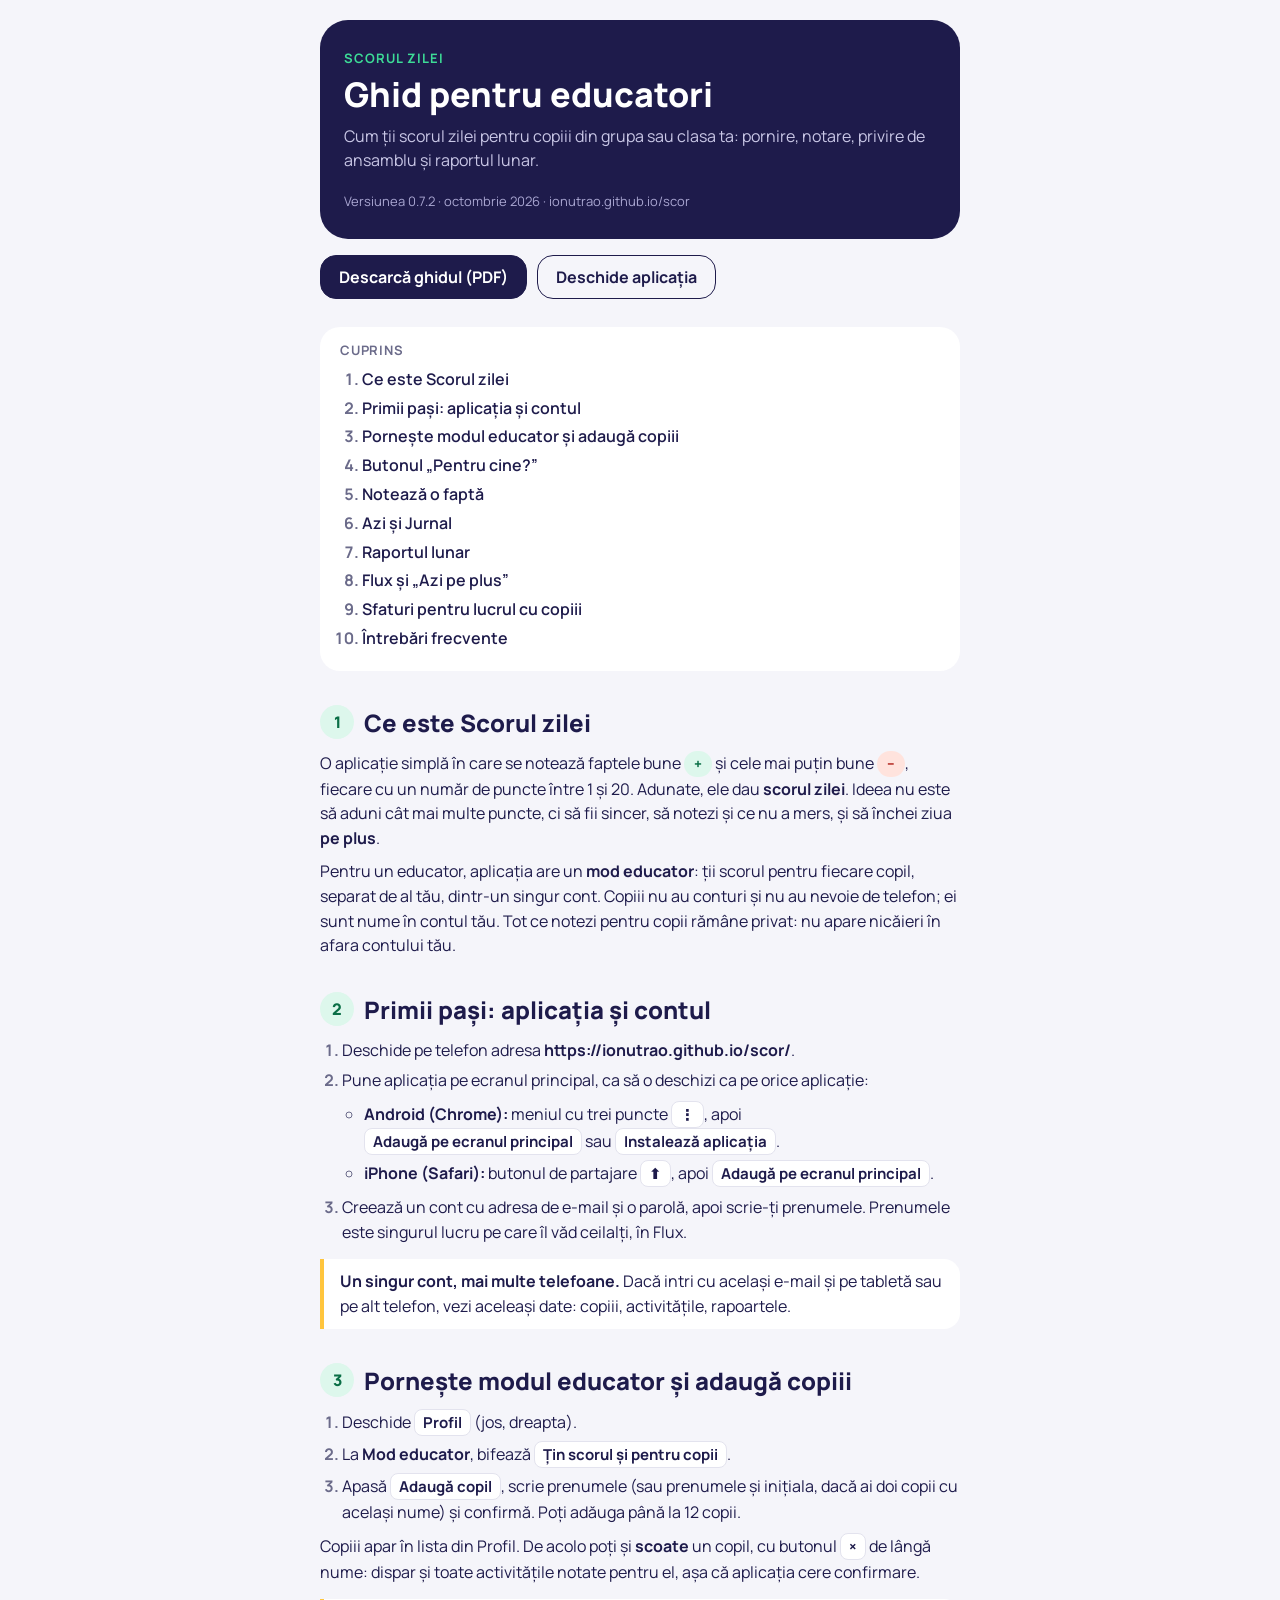
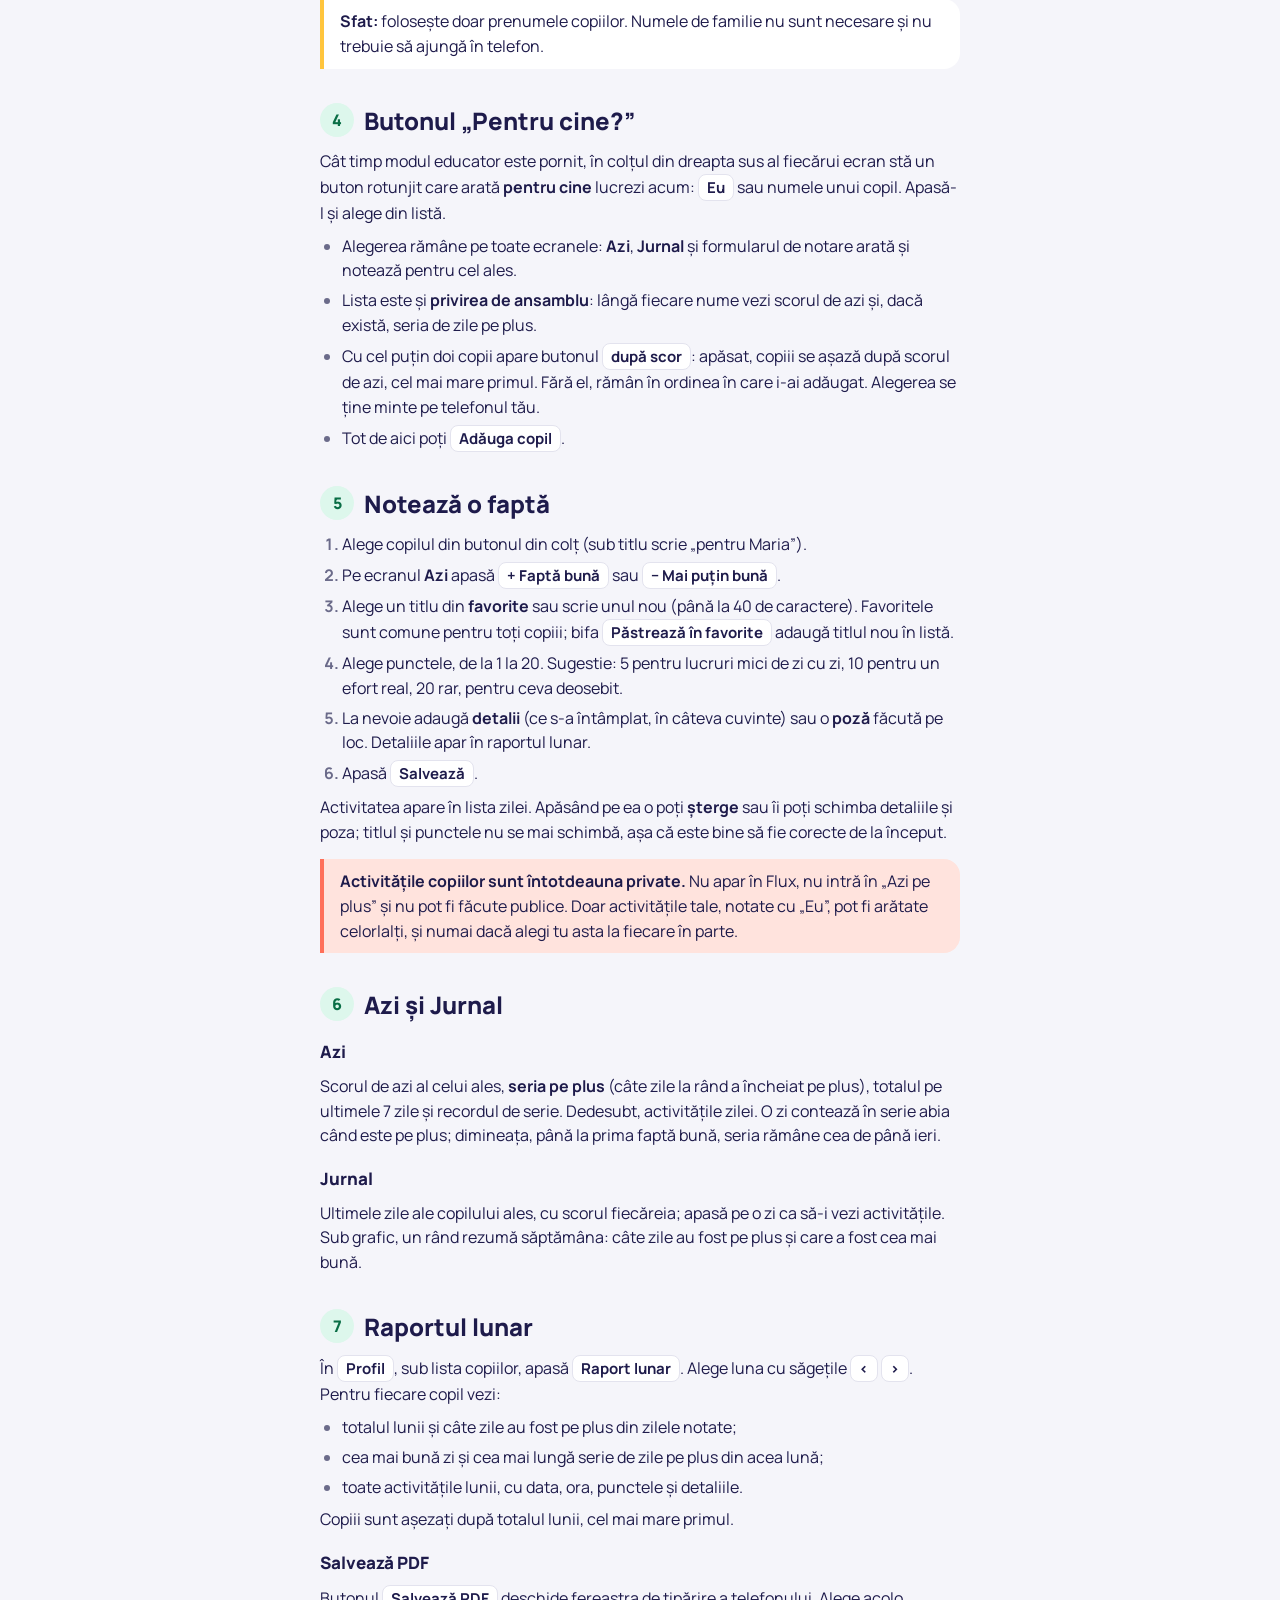
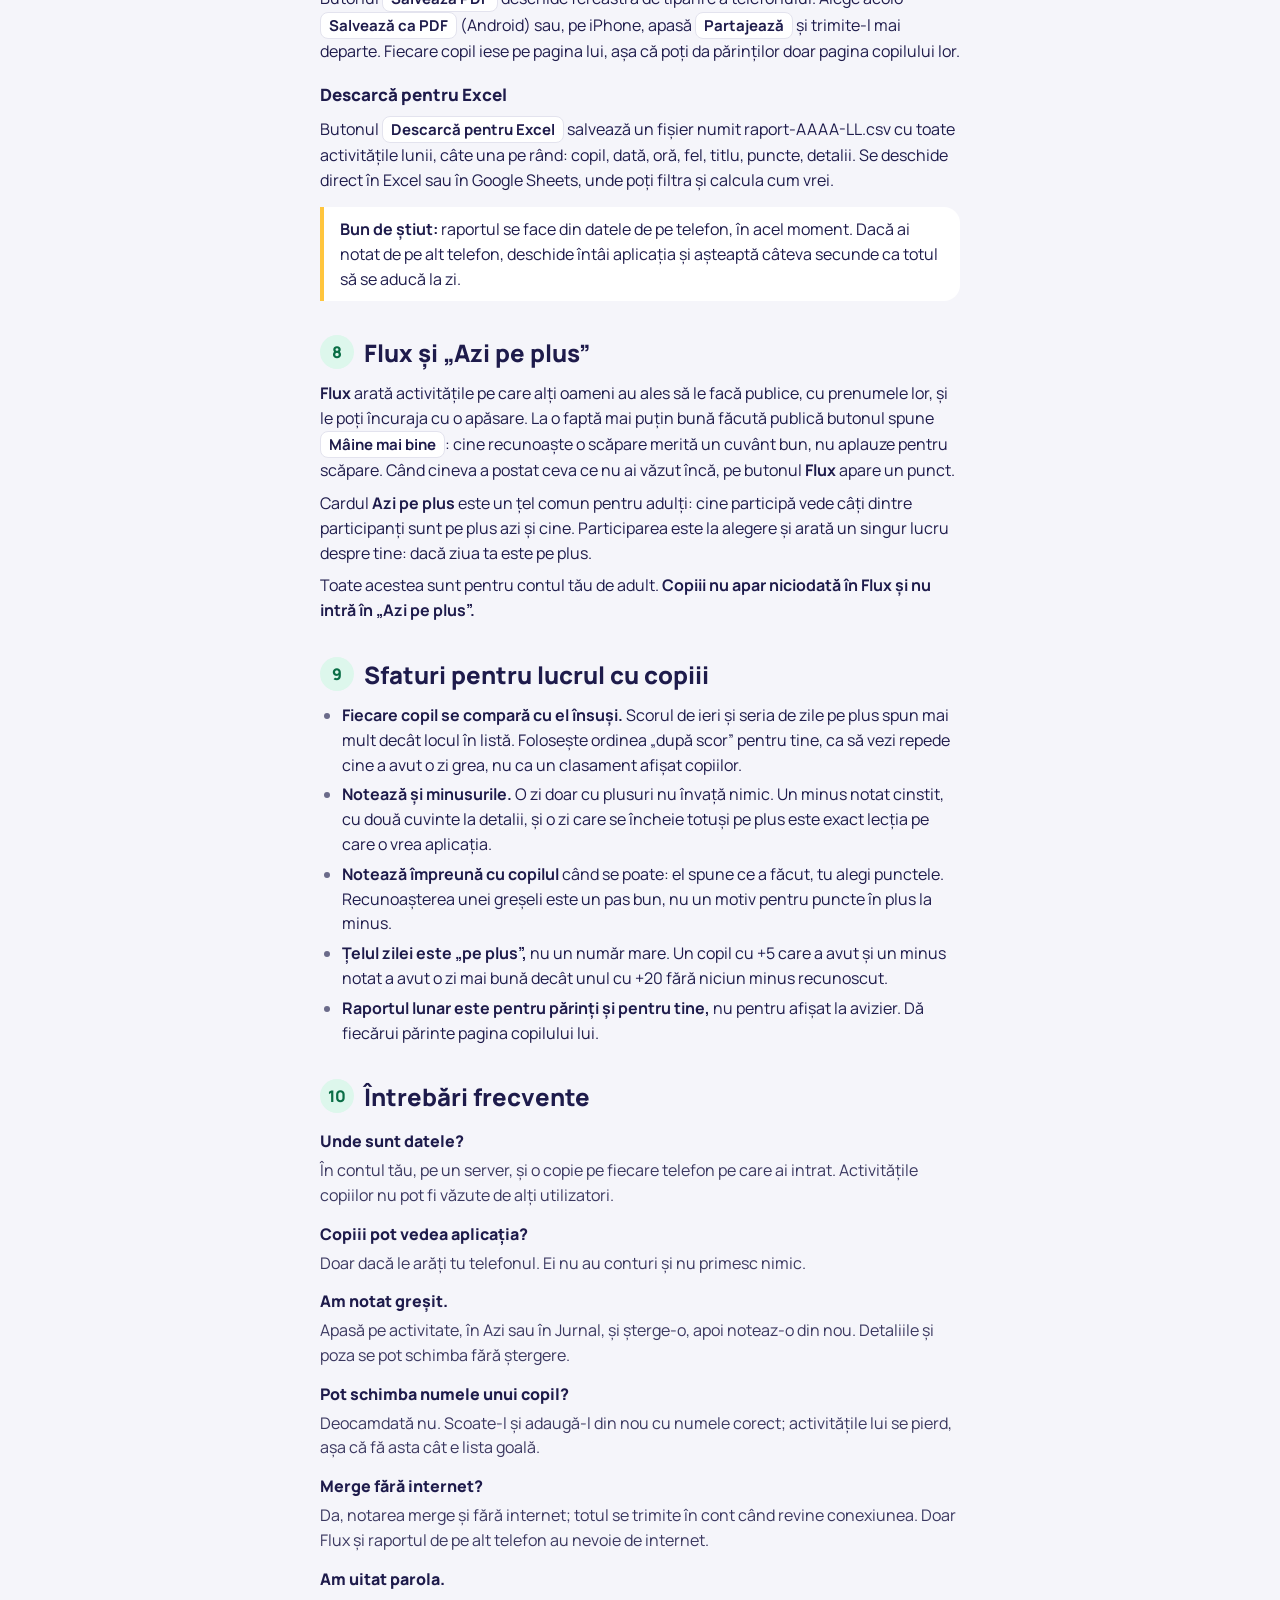
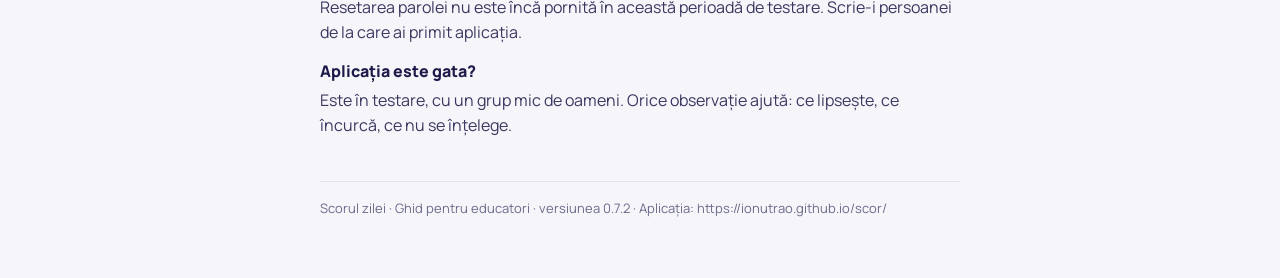
==== ghid.html @ 8473fbb4 "Versiunea 0.7.2: ghidul pentru educatori O pagina de sine statatoare (src/ghid.html, servita la ghid" ====
<!doctype html>
<html lang="ro">
<head>
<meta charset="utf-8">
<meta name="viewport" content="width=device-width, initial-scale=1">
<title>Scorul zilei · Ghid pentru educatori</title>
<meta name="description" content="Cum folosește un educator aplicația Scorul zilei: copii, notare, raport lunar.">
<meta name="theme-color" content="#F5F5FA">
<link rel="icon" href="favicon.svg" type="image/svg+xml">
<link rel="preconnect" href="https://fonts.googleapis.com">
<link rel="preconnect" href="https://fonts.gstatic.com" crossorigin>
<link rel="stylesheet" href="https://fonts.googleapis.com/css2?family=Manrope:wght@400;500;600;700;800&display=swap">
<style>
  :root { color-scheme: light; --bg: #F5F5FA; --card: #fff; --ink: #1E1B4B; --muted: #6B6B8A; --line: #E3E3EE; --plus: #3DDC97; --plus-tint: #DDF7EC; --plus-text: #0A6E46; --minus: #FF6F59; --minus-tint: #FFE3DD; --minus-text: #B3261E; --gold: #FFC53D; }
  * { box-sizing: border-box; }
  html, body { margin: 0; }
  body { background: var(--bg); color: var(--ink); font-family: Manrope, Inter, system-ui, -apple-system, "Segoe UI", Roboto, sans-serif; font-size: 16px; line-height: 1.55; -webkit-text-size-adjust: 100%; }
  .wrap { max-width: 42rem; margin-inline: auto; padding: 20px 16px 60px; }
  .cover { background: var(--ink); color: #fff; border-radius: 28px; padding: 28px 24px; margin-bottom: 28px; }
  .cover .kicker { font-size: 13px; font-weight: 700; letter-spacing: .08em; text-transform: uppercase; color: var(--plus); }
  .cover h1 { font-size: 34px; line-height: 1.1; margin: 8px 0 10px; font-weight: 800; }
  .cover p { margin: 0; color: #C9C7E6; font-size: 16px; }
  .cover .meta { margin-top: 18px; font-size: 13px; color: #A9A6D1; }
  .toolbar { display: flex; flex-wrap: wrap; gap: 10px; margin: -12px 0 28px; }
  .toolbar a { display: inline-flex; align-items: center; min-height: 44px; padding: 8px 18px; border-radius: 16px; border: 1.5px solid var(--ink); color: var(--ink); font-weight: 700; text-decoration: none; }
  .toolbar a.solid { background: var(--ink); color: #fff; }
  nav.toc { background: var(--card); border-radius: 20px; padding: 16px 20px; margin-bottom: 28px; }
  nav.toc h2 { font-size: 13px; font-weight: 700; letter-spacing: .06em; text-transform: uppercase; color: var(--muted); margin: 0 0 8px; }
  nav.toc ol { margin: 0; padding-left: 22px; }
  nav.toc li { margin: 4px 0; }
  nav.toc a { color: var(--ink); text-decoration: none; font-weight: 600; }
  nav.toc a:hover { text-decoration: underline; }
  section { margin-top: 34px; }
  h2 { font-size: 24px; line-height: 1.2; margin: 0 0 12px; font-weight: 800; }
  h2 .n { display: inline-block; min-width: 34px; height: 34px; line-height: 34px; margin-right: 10px; border-radius: 50%; background: var(--plus-tint); color: var(--plus-text); font-size: 16px; text-align: center; font-weight: 800; vertical-align: 4px; }
  h3 { font-size: 17px; margin: 18px 0 6px; font-weight: 800; }
  p { margin: 8px 0; }
  ol, ul { padding-left: 22px; margin: 8px 0; }
  li { margin: 5px 0; }
  li::marker { color: var(--muted); font-weight: 700; }
  .ui { display: inline-block; padding: 1px 8px; border-radius: 8px; background: var(--card); border: 1px solid var(--line); font-weight: 700; font-size: 15px; white-space: nowrap; }
  .tip { background: var(--card); border-left: 4px solid var(--gold); border-radius: 0 16px 16px 0; padding: 10px 16px; margin: 14px 0; }
  .tip b { color: var(--ink); }
  .warn { background: var(--minus-tint); border-left: 4px solid var(--minus); border-radius: 0 16px 16px 0; padding: 10px 16px; margin: 14px 0; }
  .pill { display: inline-block; padding: 2px 10px; border-radius: 999px; font-weight: 800; font-size: 14px; font-variant-numeric: tabular-nums; }
  .pill.plus { background: var(--plus-tint); color: var(--plus-text); }
  .pill.minus { background: var(--minus-tint); color: var(--minus-text); }
  .faq dt { font-weight: 800; margin-top: 14px; }
  .faq dd { margin: 4px 0 0; color: #3b3860; }
  .muted { color: var(--muted); }
  footer { margin-top: 44px; padding-top: 16px; border-top: 1px solid var(--line); font-size: 13px; color: var(--muted); }
  a { color: var(--ink); }
  @media print {
    body { background: #fff; font-size: 11.5pt; }
    .wrap { max-width: none; padding: 0; }
    .toolbar { display: none; }
    .cover { border-radius: 16px; -webkit-print-color-adjust: exact; print-color-adjust: exact; }
    nav.toc, .tip, .warn, .ui, .pill { -webkit-print-color-adjust: exact; print-color-adjust: exact; }
    nav.toc { border: 1px solid var(--line); }
    nav.toc a { text-decoration: none; }
    p, li, .tip, .warn, dt, dd { break-inside: avoid; }
    #sfaturi, #intrebari { break-before: page; }
    h2 { break-after: avoid; }
    a { color: inherit; text-decoration: none; }
    footer { break-before: avoid; }
  }
</style>
</head>
<body>
<div class="wrap">
  <header class="cover">
    <div class="kicker">Scorul zilei</div>
    <h1>Ghid pentru educatori</h1>
    <p>Cum ții scorul zilei pentru copiii din grupa sau clasa ta: pornire, notare, privire de ansamblu și raportul lunar.</p>
    <div class="meta">Versiunea 0.7.2 · octombrie 2026 · <span translate="no">ionutrao.github.io/scor</span></div>
  </header>

  <div class="toolbar">
    <a class="solid" href="ghid-educatori.pdf" download>Descarcă ghidul (PDF)</a>
    <a href="./">Deschide aplicația</a>
  </div>

  <nav class="toc" aria-label="Cuprins">
    <h2>Cuprins</h2>
    <ol>
      <li><a href="#ce-este">Ce este Scorul zilei</a></li>
      <li><a href="#pornire">Primii pași: aplicația și contul</a></li>
      <li><a href="#educator">Pornește modul educator și adaugă copiii</a></li>
      <li><a href="#pentru-cine">Butonul „Pentru cine?”</a></li>
      <li><a href="#notare">Notează o faptă</a></li>
      <li><a href="#azi-jurnal">Azi și Jurnal</a></li>
      <li><a href="#raport">Raportul lunar</a></li>
      <li><a href="#flux">Flux și „Azi pe plus”</a></li>
      <li><a href="#sfaturi">Sfaturi pentru lucrul cu copiii</a></li>
      <li><a href="#intrebari">Întrebări frecvente</a></li>
    </ol>
  </nav>

  <section id="ce-este">
    <h2><span class="n">1</span>Ce este Scorul zilei</h2>
    <p>O aplicație simplă în care se notează faptele bune <span class="pill plus">+</span> și cele mai puțin bune <span class="pill minus">−</span>, fiecare cu un număr de puncte între 1 și 20. Adunate, ele dau <b>scorul zilei</b>. Ideea nu este să aduni cât mai multe puncte, ci să fii sincer, să notezi și ce nu a mers, și să închei ziua <b>pe plus</b>.</p>
    <p>Pentru un educator, aplicația are un <b>mod educator</b>: ții scorul pentru fiecare copil, separat de al tău, dintr-un singur cont. Copiii nu au conturi și nu au nevoie de telefon; ei sunt nume în contul tău. Tot ce notezi pentru copii rămâne privat: nu apare nicăieri în afara contului tău.</p>
  </section>

  <section id="pornire">
    <h2><span class="n">2</span>Primii pași: aplicația și contul</h2>
    <ol>
      <li>Deschide pe telefon adresa <b translate="no">https://ionutrao.github.io/scor/</b>.</li>
      <li>Pune aplicația pe ecranul principal, ca să o deschizi ca pe orice aplicație:
        <ul>
          <li><b>Android (Chrome):</b> meniul cu trei puncte <span class="ui">⋮</span>, apoi <span class="ui">Adaugă pe ecranul principal</span> sau <span class="ui">Instalează aplicația</span>.</li>
          <li><b>iPhone (Safari):</b> butonul de partajare <span class="ui">⬆</span>, apoi <span class="ui">Adaugă pe ecranul principal</span>.</li>
        </ul>
      </li>
      <li>Creează un cont cu adresa de e-mail și o parolă, apoi scrie-ți prenumele. Prenumele este singurul lucru pe care îl văd ceilalți, în Flux.</li>
    </ol>
    <div class="tip"><b>Un singur cont, mai multe telefoane.</b> Dacă intri cu același e-mail și pe tabletă sau pe alt telefon, vezi aceleași date: copiii, activitățile, rapoartele.</div>
  </section>

  <section id="educator">
    <h2><span class="n">3</span>Pornește modul educator și adaugă copiii</h2>
    <ol>
      <li>Deschide <span class="ui">Profil</span> (jos, dreapta).</li>
      <li>La <b>Mod educator</b>, bifează <span class="ui">Țin scorul și pentru copii</span>.</li>
      <li>Apasă <span class="ui">Adaugă copil</span>, scrie prenumele (sau prenumele și inițiala, dacă ai doi copii cu același nume) și confirmă. Poți adăuga până la 12 copii.</li>
    </ol>
    <p>Copiii apar în lista din Profil. De acolo poți și <b>scoate</b> un copil, cu butonul <span class="ui">×</span> de lângă nume: dispar și toate activitățile notate pentru el, așa că aplicația cere confirmare.</p>
    <div class="tip"><b>Sfat:</b> folosește doar prenumele copiilor. Numele de familie nu sunt necesare și nu trebuie să ajungă în telefon.</div>
  </section>

  <section id="pentru-cine">
    <h2><span class="n">4</span>Butonul „Pentru cine?”</h2>
    <p>Cât timp modul educator este pornit, în colțul din dreapta sus al fiecărui ecran stă un buton rotunjit care arată <b>pentru cine</b> lucrezi acum: <span class="ui">Eu</span> sau numele unui copil. Apasă-l și alege din listă.</p>
    <ul>
      <li>Alegerea rămâne pe toate ecranele: <b>Azi</b>, <b>Jurnal</b> și formularul de notare arată și notează pentru cel ales.</li>
      <li>Lista este și <b>privirea de ansamblu</b>: lângă fiecare nume vezi scorul de azi și, dacă există, seria de zile pe plus.</li>
      <li>Cu cel puțin doi copii apare butonul <span class="ui">după scor</span>: apăsat, copiii se așază după scorul de azi, cel mai mare primul. Fără el, rămân în ordinea în care i-ai adăugat. Alegerea se ține minte pe telefonul tău.</li>
      <li>Tot de aici poți <span class="ui">Adăuga copil</span>.</li>
    </ul>
  </section>

  <section id="notare">
    <h2><span class="n">5</span>Notează o faptă</h2>
    <ol>
      <li>Alege copilul din butonul din colț (sub titlu scrie „pentru Maria”).</li>
      <li>Pe ecranul <b>Azi</b> apasă <span class="ui">+ Faptă bună</span> sau <span class="ui">− Mai puțin bună</span>.</li>
      <li>Alege un titlu din <b>favorite</b> sau scrie unul nou (până la 40 de caractere). Favoritele sunt comune pentru toți copiii; bifa <span class="ui">Păstrează în favorite</span> adaugă titlul nou în listă.</li>
      <li>Alege punctele, de la 1 la 20. Sugestie: 5 pentru lucruri mici de zi cu zi, 10 pentru un efort real, 20 rar, pentru ceva deosebit.</li>
      <li>La nevoie adaugă <b>detalii</b> (ce s-a întâmplat, în câteva cuvinte) sau o <b>poză</b> făcută pe loc. Detaliile apar în raportul lunar.</li>
      <li>Apasă <span class="ui">Salvează</span>.</li>
    </ol>
    <p>Activitatea apare în lista zilei. Apăsând pe ea o poți <b>șterge</b> sau îi poți schimba detaliile și poza; titlul și punctele nu se mai schimbă, așa că este bine să fie corecte de la început.</p>
    <div class="warn"><b>Activitățile copiilor sunt întotdeauna private.</b> Nu apar în Flux, nu intră în „Azi pe plus” și nu pot fi făcute publice. Doar activitățile tale, notate cu „Eu”, pot fi arătate celorlalți, și numai dacă alegi tu asta la fiecare în parte.</div>
  </section>

  <section id="azi-jurnal">
    <h2><span class="n">6</span>Azi și Jurnal</h2>
    <h3>Azi</h3>
    <p>Scorul de azi al celui ales, <b>seria pe plus</b> (câte zile la rând a încheiat pe plus), totalul pe ultimele 7 zile și recordul de serie. Dedesubt, activitățile zilei. O zi contează în serie abia când este pe plus; dimineața, până la prima faptă bună, seria rămâne cea de până ieri.</p>
    <h3>Jurnal</h3>
    <p>Ultimele zile ale copilului ales, cu scorul fiecăreia; apasă pe o zi ca să-i vezi activitățile. Sub grafic, un rând rezumă săptămâna: câte zile au fost pe plus și care a fost cea mai bună.</p>
  </section>

  <section id="raport">
    <h2><span class="n">7</span>Raportul lunar</h2>
    <p>În <span class="ui">Profil</span>, sub lista copiilor, apasă <span class="ui">Raport lunar</span>. Alege luna cu săgețile <span class="ui">‹</span> <span class="ui">›</span>. Pentru fiecare copil vezi:</p>
    <ul>
      <li>totalul lunii și câte zile au fost pe plus din zilele notate;</li>
      <li>cea mai bună zi și cea mai lungă serie de zile pe plus din acea lună;</li>
      <li>toate activitățile lunii, cu data, ora, punctele și detaliile.</li>
    </ul>
    <p>Copiii sunt așezați după totalul lunii, cel mai mare primul.</p>
    <h3>Salvează PDF</h3>
    <p>Butonul <span class="ui">Salvează PDF</span> deschide fereastra de tipărire a telefonului. Alege acolo <span class="ui">Salvează ca PDF</span> (Android) sau, pe iPhone, apasă <span class="ui">Partajează</span> și trimite-l mai departe. Fiecare copil iese pe pagina lui, așa că poți da părinților doar pagina copilului lor.</p>
    <h3>Descarcă pentru Excel</h3>
    <p>Butonul <span class="ui">Descarcă pentru Excel</span> salvează un fișier numit <span translate="no">raport-AAAA-LL.csv</span> cu toate activitățile lunii, câte una pe rând: copil, dată, oră, fel, titlu, puncte, detalii. Se deschide direct în Excel sau în Google Sheets, unde poți filtra și calcula cum vrei.</p>
    <div class="tip"><b>Bun de știut:</b> raportul se face din datele de pe telefon, în acel moment. Dacă ai notat de pe alt telefon, deschide întâi aplicația și așteaptă câteva secunde ca totul să se aducă la zi.</div>
  </section>

  <section id="flux">
    <h2><span class="n">8</span>Flux și „Azi pe plus”</h2>
    <p><b>Flux</b> arată activitățile pe care alți oameni au ales să le facă publice, cu prenumele lor, și le poți încuraja cu o apăsare. La o faptă mai puțin bună făcută publică butonul spune <span class="ui">Mâine mai bine</span>: cine recunoaște o scăpare merită un cuvânt bun, nu aplauze pentru scăpare. Când cineva a postat ceva ce nu ai văzut încă, pe butonul <b>Flux</b> apare un punct.</p>
    <p>Cardul <b>Azi pe plus</b> este un țel comun pentru adulți: cine participă vede câți dintre participanți sunt pe plus azi și cine. Participarea este la alegere și arată un singur lucru despre tine: dacă ziua ta este pe plus.</p>
    <p>Toate acestea sunt pentru contul tău de adult. <b>Copiii nu apar niciodată în Flux și nu intră în „Azi pe plus”.</b></p>
  </section>

  <section id="sfaturi">
    <h2><span class="n">9</span>Sfaturi pentru lucrul cu copiii</h2>
    <ul>
      <li><b>Fiecare copil se compară cu el însuși.</b> Scorul de ieri și seria de zile pe plus spun mai mult decât locul în listă. Folosește ordinea „după scor” pentru tine, ca să vezi repede cine a avut o zi grea, nu ca un clasament afișat copiilor.</li>
      <li><b>Notează și minusurile.</b> O zi doar cu plusuri nu învață nimic. Un minus notat cinstit, cu două cuvinte la detalii, și o zi care se încheie totuși pe plus este exact lecția pe care o vrea aplicația.</li>
      <li><b>Notează împreună cu copilul</b> când se poate: el spune ce a făcut, tu alegi punctele. Recunoașterea unei greșeli este un pas bun, nu un motiv pentru puncte în plus la minus.</li>
      <li><b>Țelul zilei este „pe plus”,</b> nu un număr mare. Un copil cu +5 care a avut și un minus notat a avut o zi mai bună decât unul cu +20 fără niciun minus recunoscut.</li>
      <li><b>Raportul lunar este pentru părinți și pentru tine,</b> nu pentru afișat la avizier. Dă fiecărui părinte pagina copilului lui.</li>
    </ul>
  </section>

  <section id="intrebari">
    <h2><span class="n">10</span>Întrebări frecvente</h2>
    <dl class="faq">
      <dt>Unde sunt datele?</dt>
      <dd>În contul tău, pe un server, și o copie pe fiecare telefon pe care ai intrat. Activitățile copiilor nu pot fi văzute de alți utilizatori.</dd>
      <dt>Copiii pot vedea aplicația?</dt>
      <dd>Doar dacă le arăți tu telefonul. Ei nu au conturi și nu primesc nimic.</dd>
      <dt>Am notat greșit.</dt>
      <dd>Apasă pe activitate, în Azi sau în Jurnal, și șterge-o, apoi noteaz-o din nou. Detaliile și poza se pot schimba fără ștergere.</dd>
      <dt>Pot schimba numele unui copil?</dt>
      <dd>Deocamdată nu. Scoate-l și adaugă-l din nou cu numele corect; activitățile lui se pierd, așa că fă asta cât e lista goală.</dd>
      <dt>Merge fără internet?</dt>
      <dd>Da, notarea merge și fără internet; totul se trimite în cont când revine conexiunea. Doar Flux și raportul de pe alt telefon au nevoie de internet.</dd>
      <dt>Am uitat parola.</dt>
      <dd>Resetarea parolei nu este încă pornită în această perioadă de testare. Scrie-i persoanei de la care ai primit aplicația.</dd>
      <dt>Aplicația este gata?</dt>
      <dd>Este în testare, cu un grup mic de oameni. Orice observație ajută: ce lipsește, ce încurcă, ce nu se înțelege.</dd>
    </dl>
  </section>

  <footer>
    Scorul zilei · Ghid pentru educatori · versiunea 0.7.2 · Aplicația: <span translate="no">https://ionutrao.github.io/scor/</span>
  </footer>
</div>
</body>
</html>
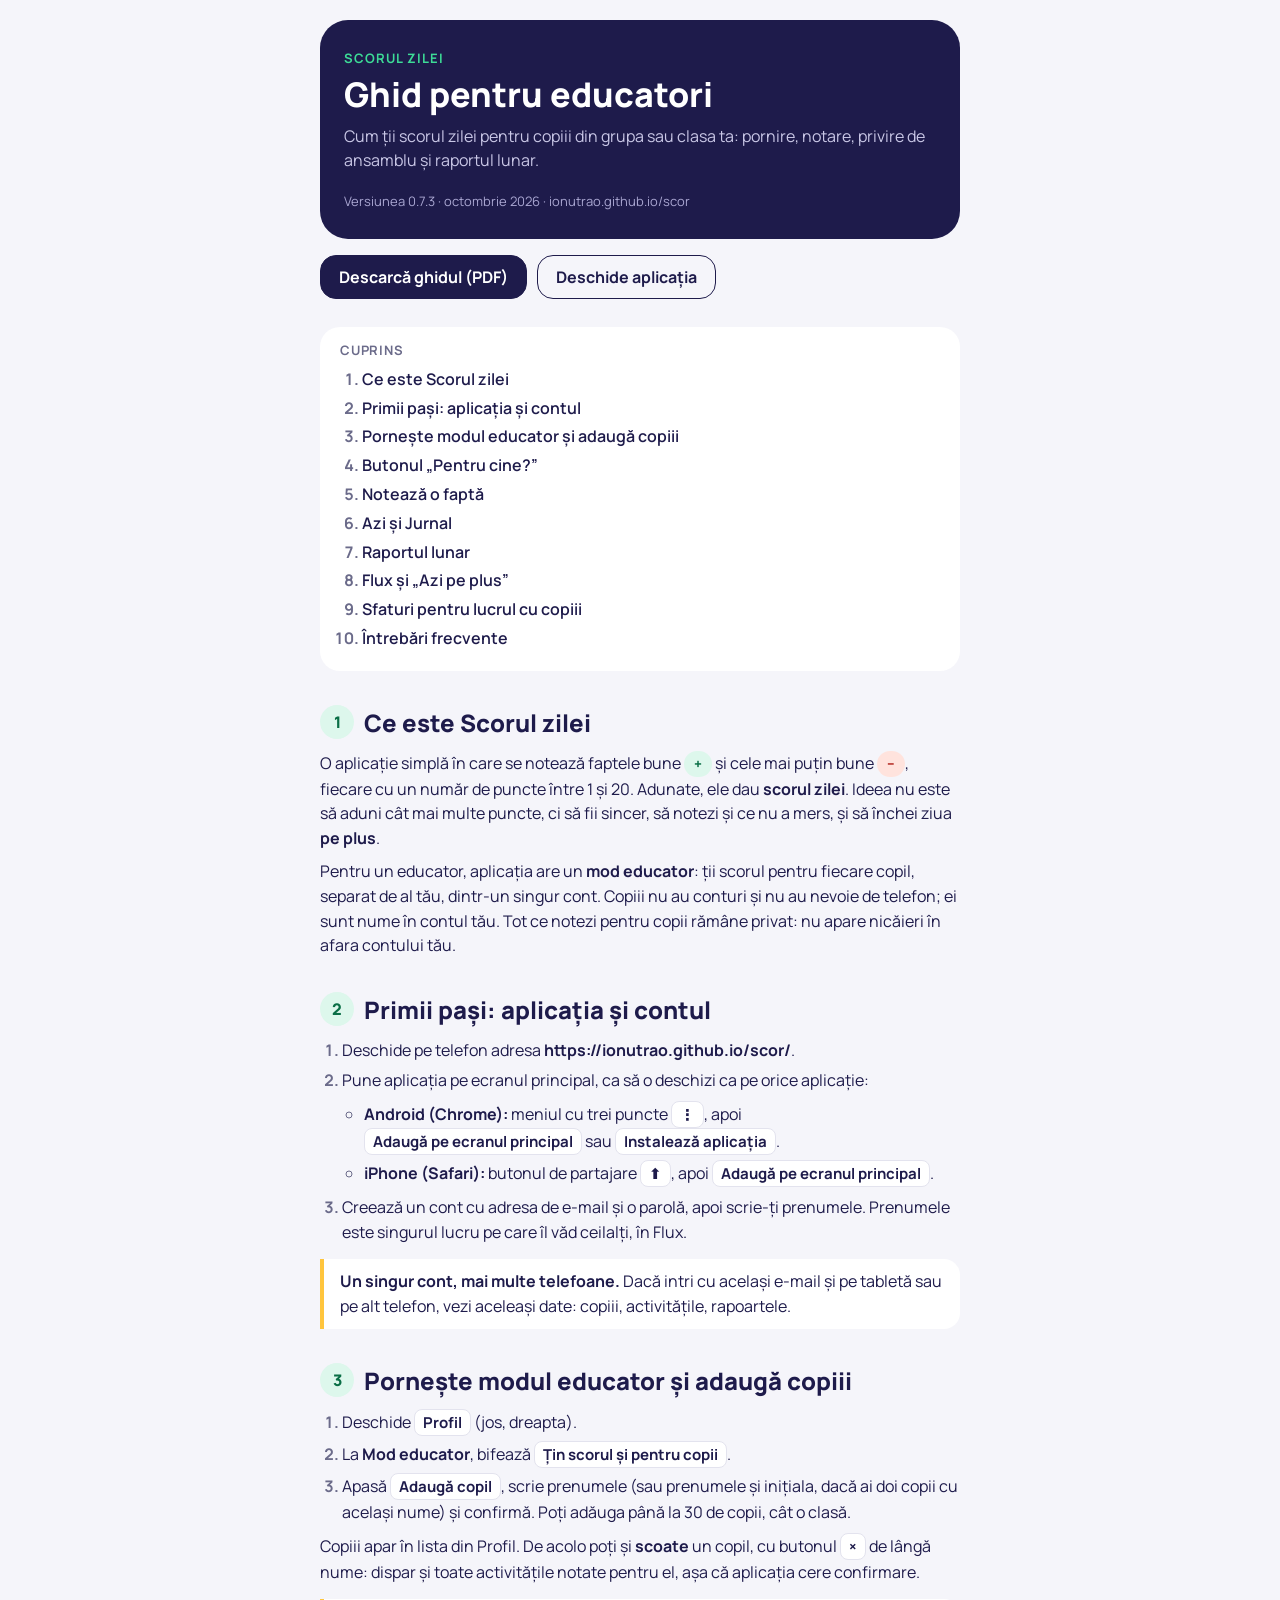
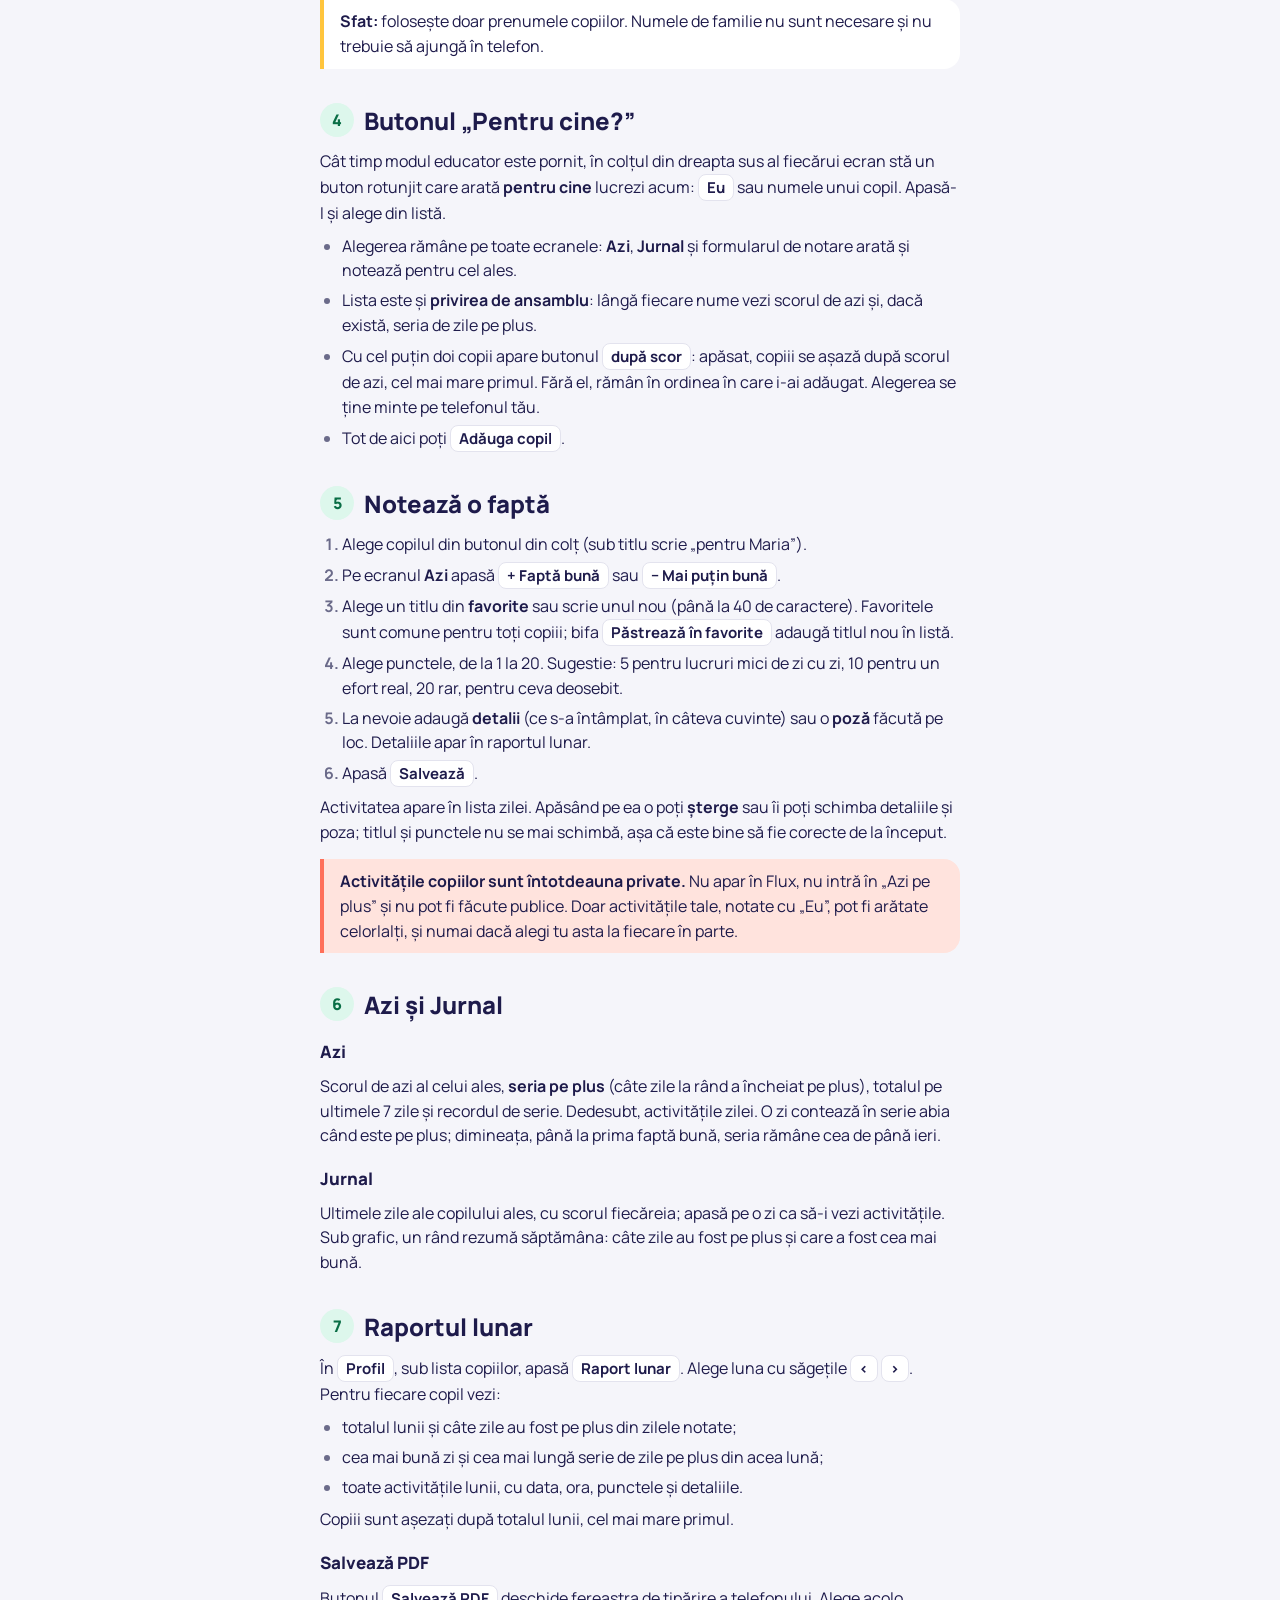
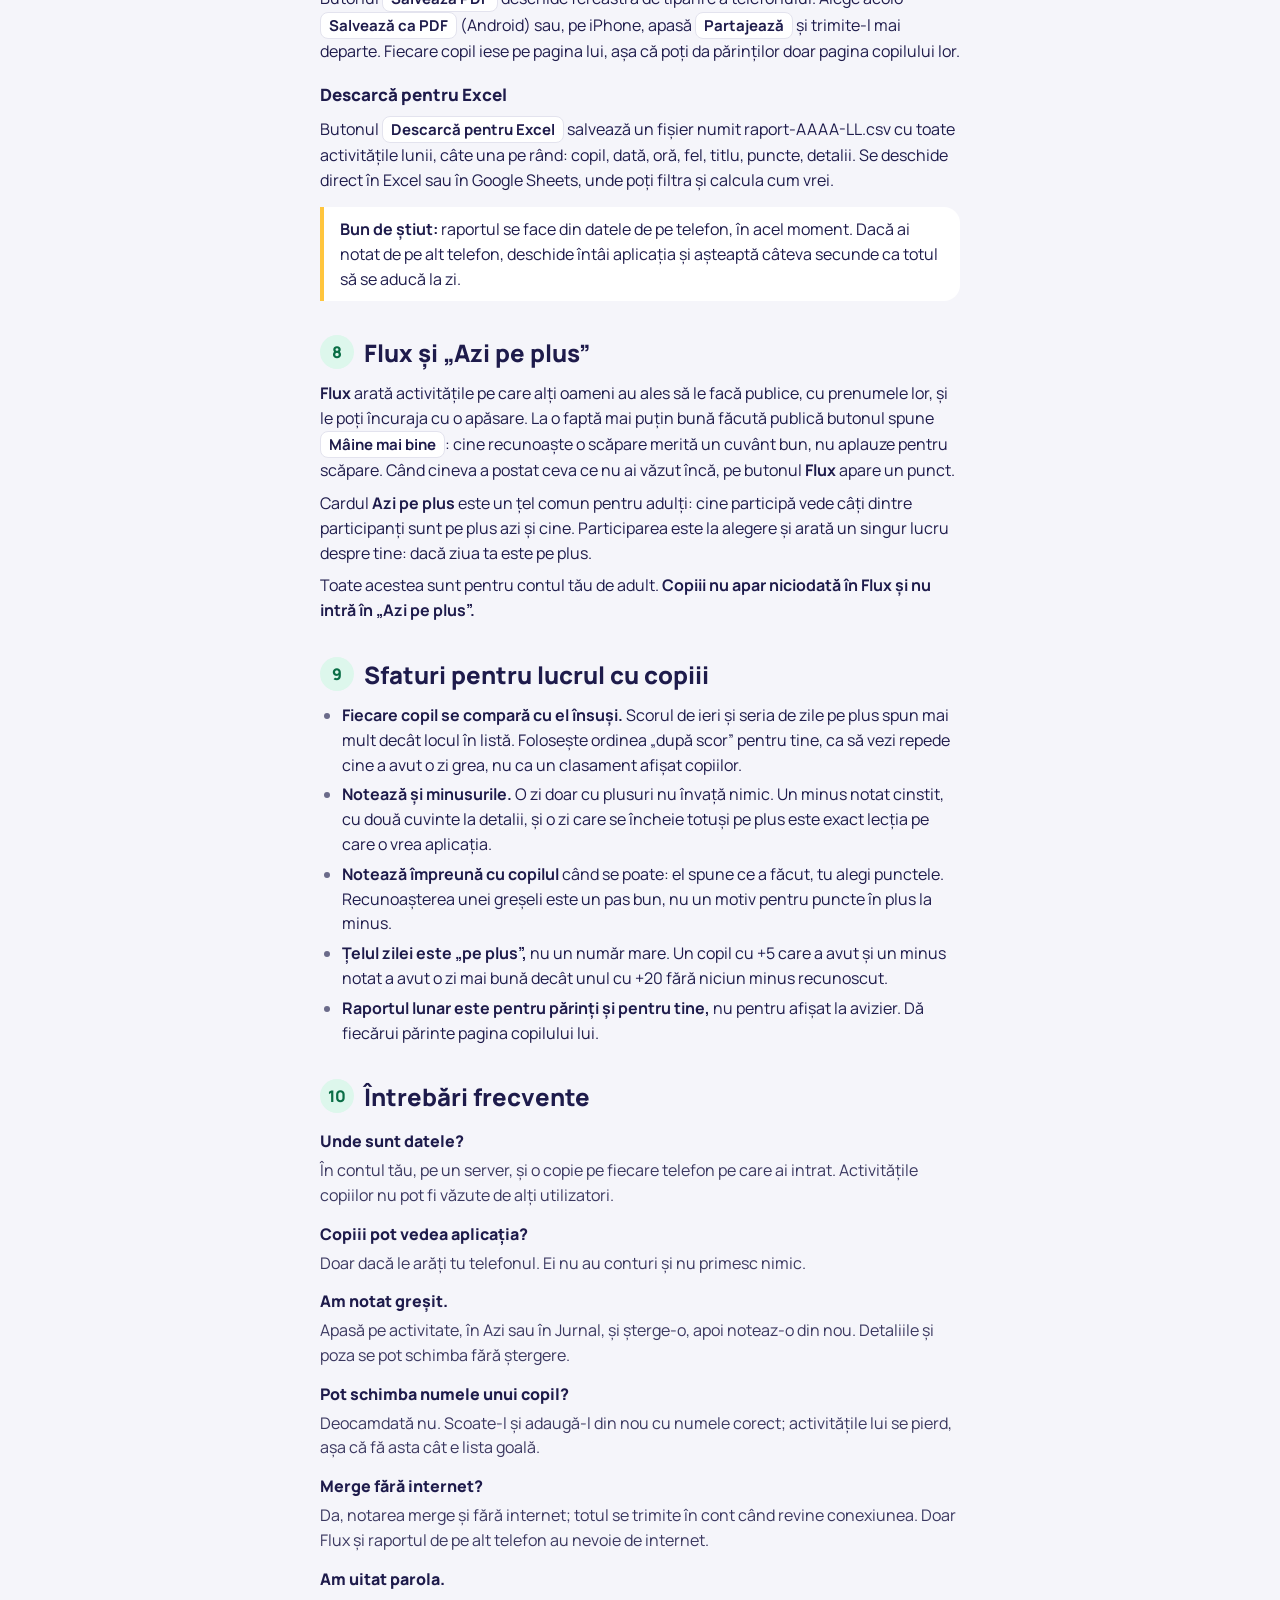
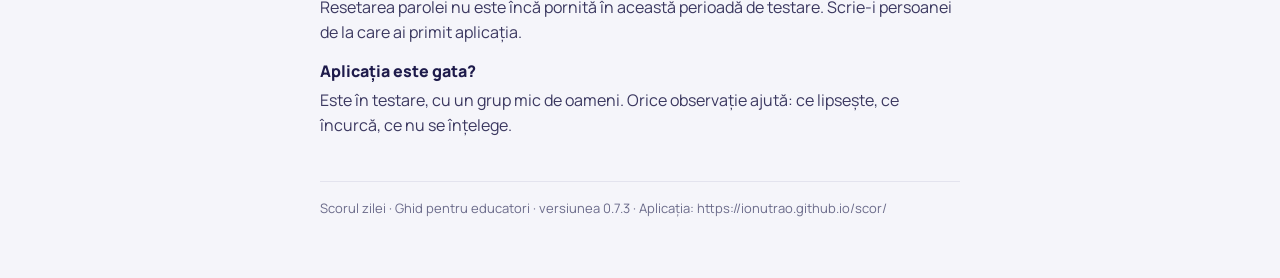
==== commit c01f29ac: "Versiunea 0.7.3: pana la 30 de copii, cat o clasa Co-Authored-By: Claude Fable 5.1 <noreply@anthropi" ====
--- a/ghid.html
+++ b/ghid.html
@@ -72,7 +72,7 @@
     <div class="kicker">Scorul zilei</div>
     <h1>Ghid pentru educatori</h1>
     <p>Cum ții scorul zilei pentru copiii din grupa sau clasa ta: pornire, notare, privire de ansamblu și raportul lunar.</p>
-    <div class="meta">Versiunea 0.7.2 · octombrie 2026 · <span translate="no">ionutrao.github.io/scor</span></div>
+    <div class="meta">Versiunea 0.7.3 · octombrie 2026 · <span translate="no">ionutrao.github.io/scor</span></div>
   </header>
 
   <div class="toolbar">
@@ -122,7 +122,7 @@
     <ol>
       <li>Deschide <span class="ui">Profil</span> (jos, dreapta).</li>
       <li>La <b>Mod educator</b>, bifează <span class="ui">Țin scorul și pentru copii</span>.</li>
-      <li>Apasă <span class="ui">Adaugă copil</span>, scrie prenumele (sau prenumele și inițiala, dacă ai doi copii cu același nume) și confirmă. Poți adăuga până la 12 copii.</li>
+      <li>Apasă <span class="ui">Adaugă copil</span>, scrie prenumele (sau prenumele și inițiala, dacă ai doi copii cu același nume) și confirmă. Poți adăuga până la 30 de copii, cât o clasă.</li>
     </ol>
     <p>Copiii apar în lista din Profil. De acolo poți și <b>scoate</b> un copil, cu butonul <span class="ui">×</span> de lângă nume: dispar și toate activitățile notate pentru el, așa că aplicația cere confirmare.</p>
     <div class="tip"><b>Sfat:</b> folosește doar prenumele copiilor. Numele de familie nu sunt necesare și nu trebuie să ajungă în telefon.</div>
@@ -216,7 +216,7 @@
   </section>
 
   <footer>
-    Scorul zilei · Ghid pentru educatori · versiunea 0.7.2 · Aplicația: <span translate="no">https://ionutrao.github.io/scor/</span>
+    Scorul zilei · Ghid pentru educatori · versiunea 0.7.3 · Aplicația: <span translate="no">https://ionutrao.github.io/scor/</span>
   </footer>
 </div>
 </body>
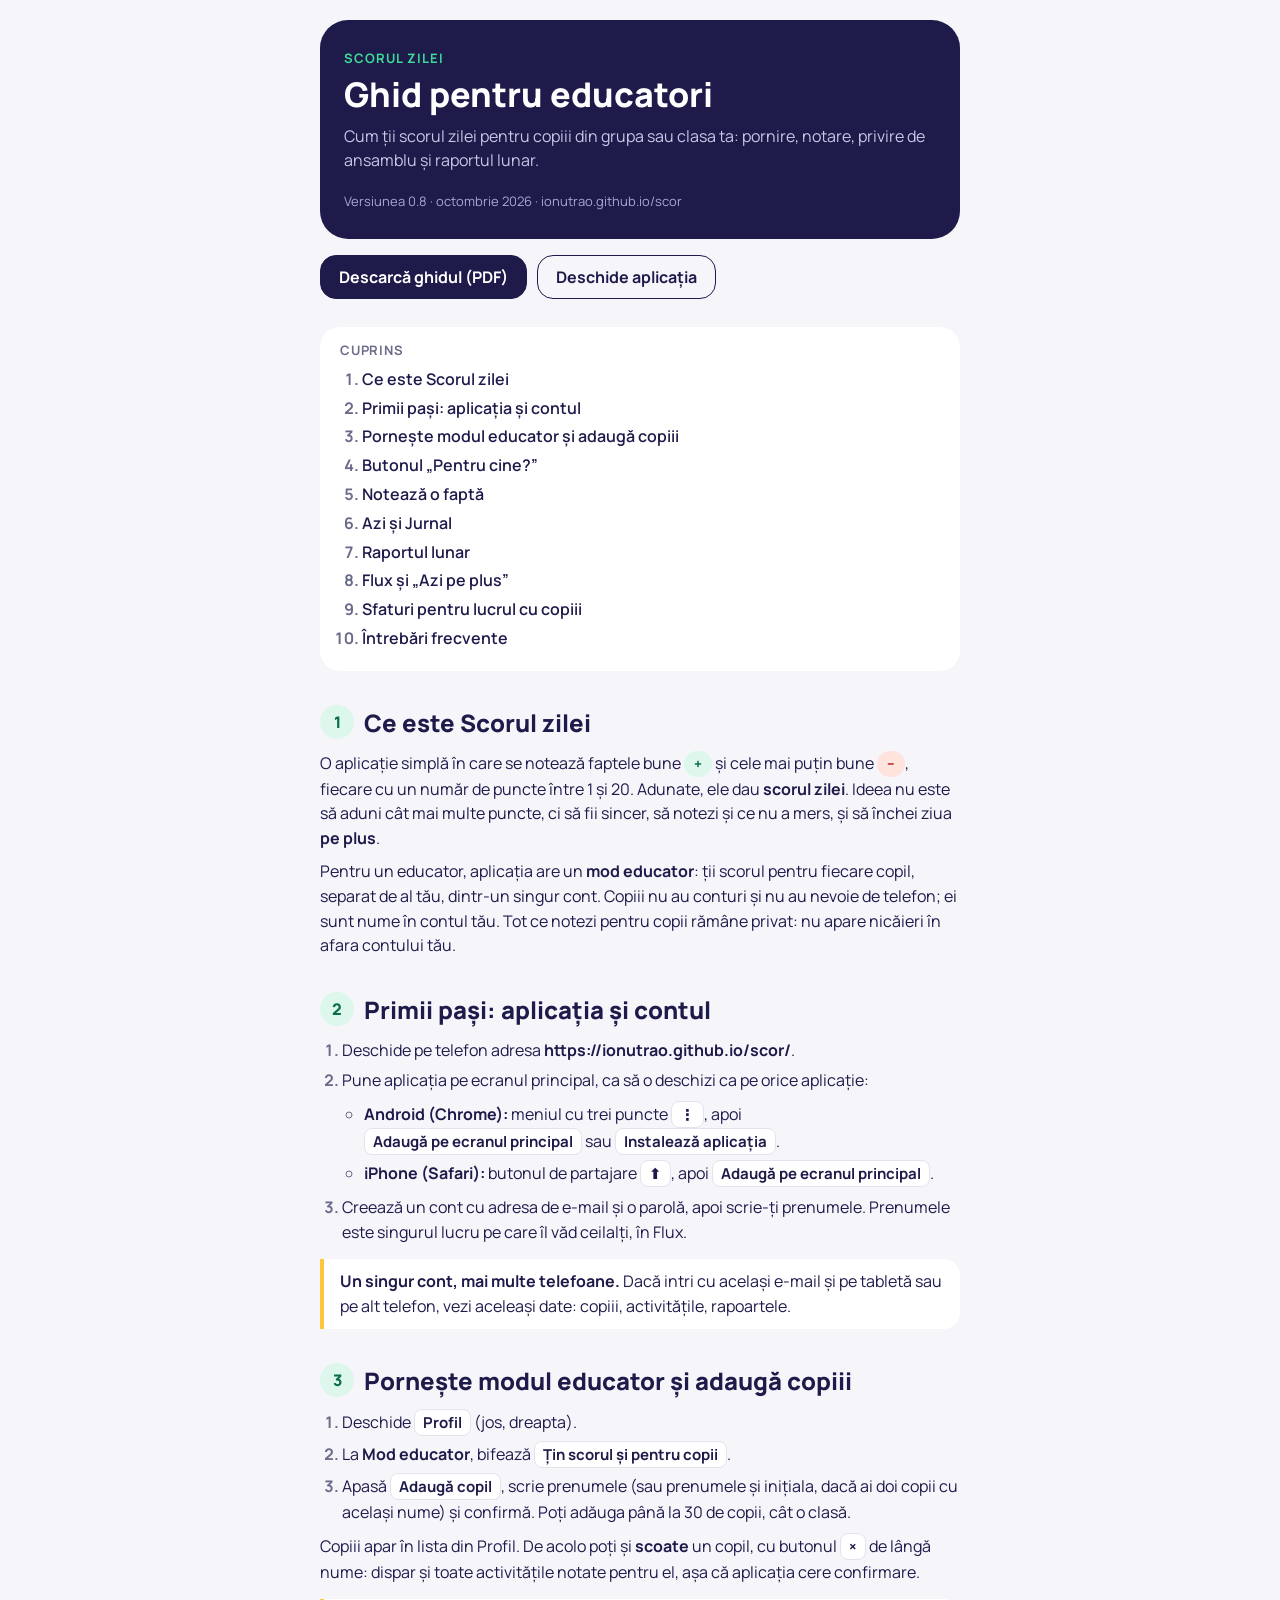
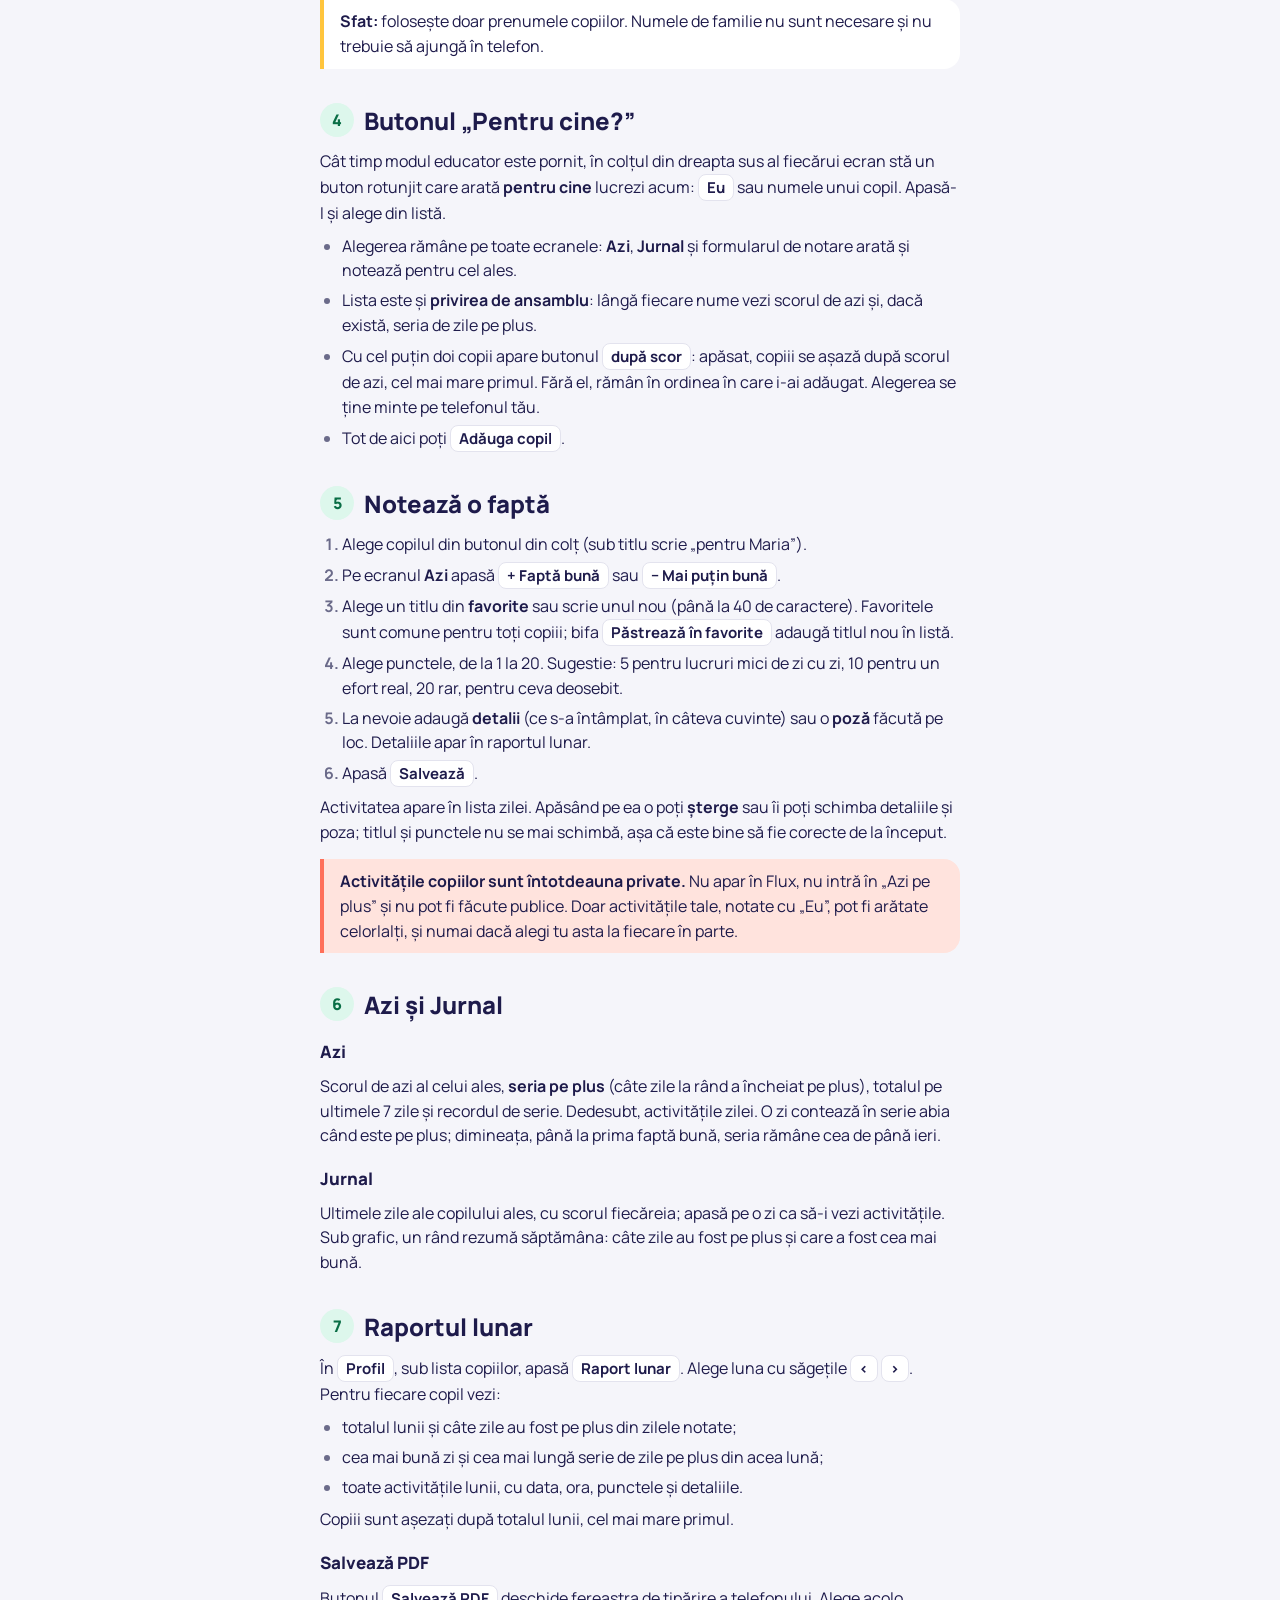
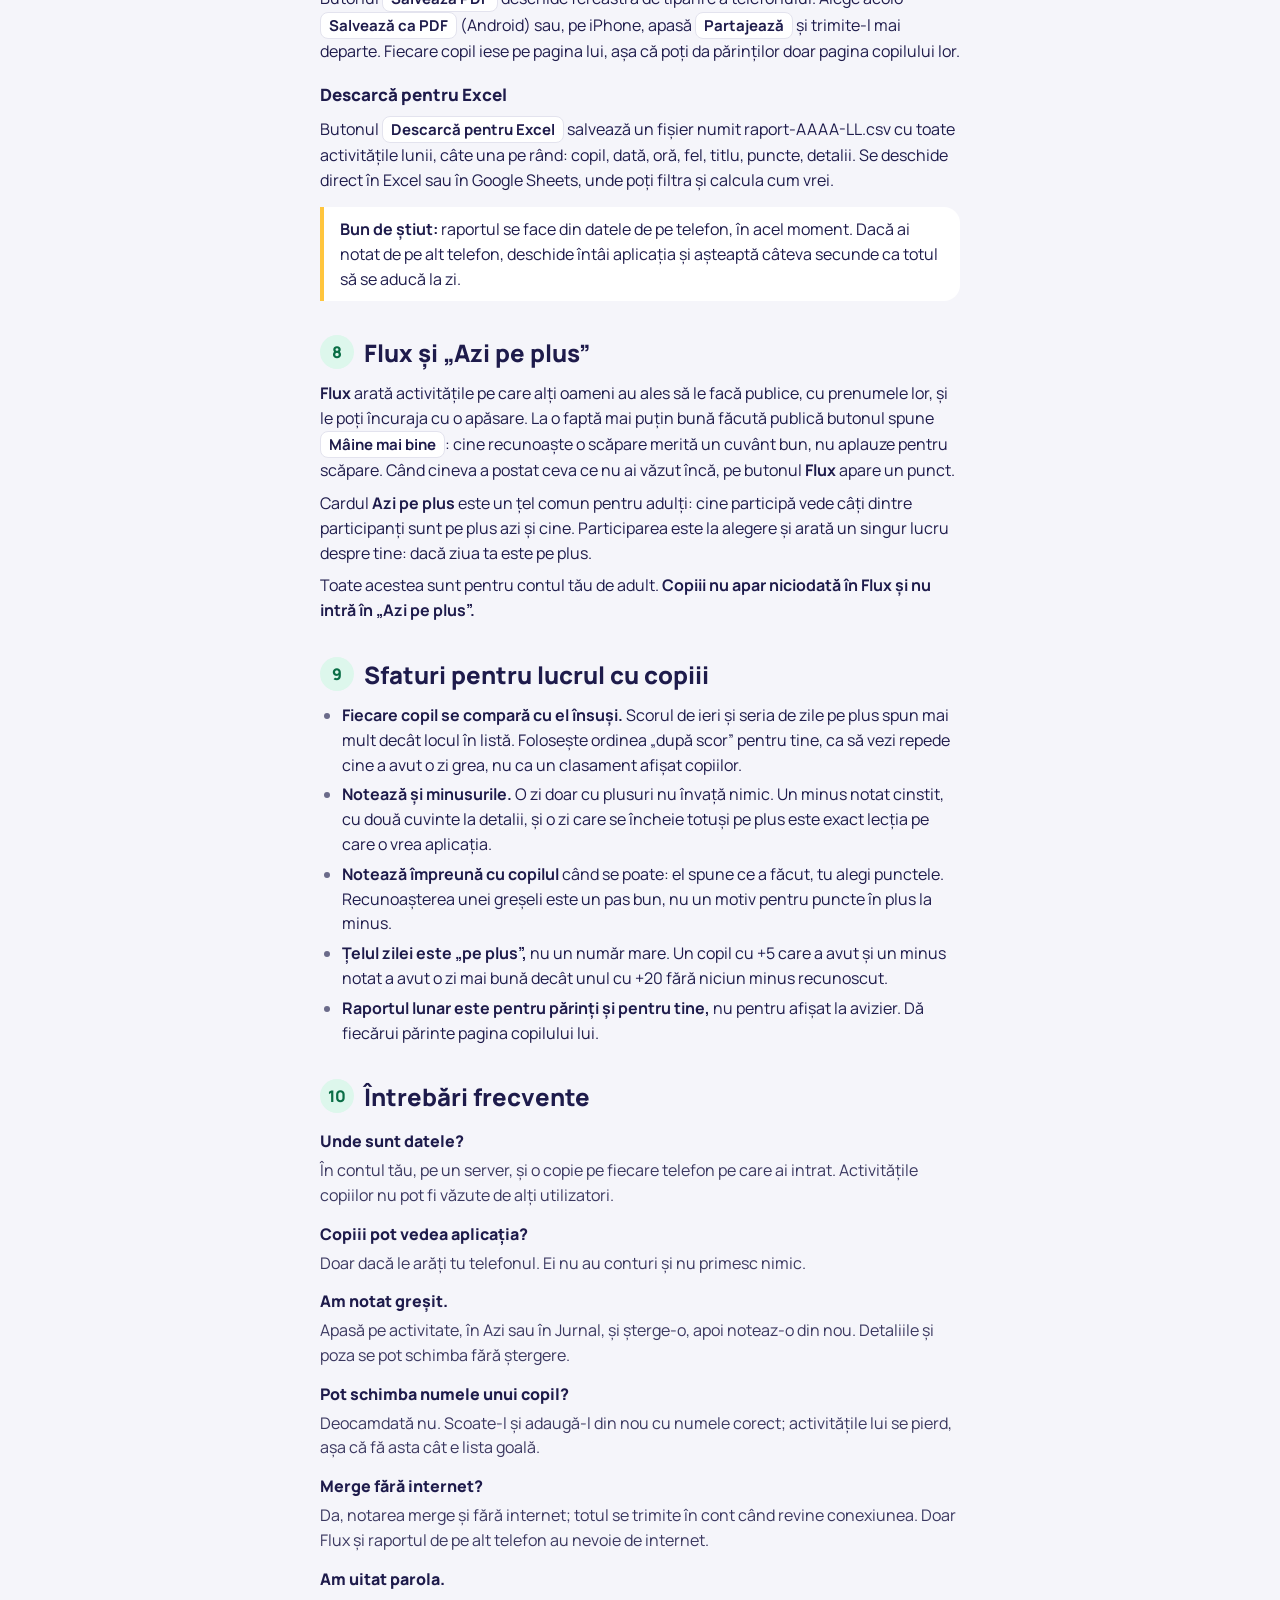
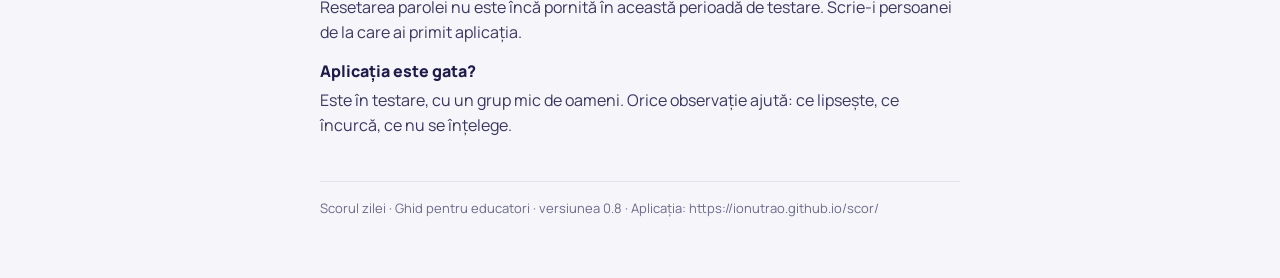
==== commit a9e612c7: "Versiunea 0.8: scorul zilei la vedere in flux, la alegere Cine bifeaza in Profil "Arata scorul meu d" ====
--- a/ghid.html
+++ b/ghid.html
@@ -72,7 +72,7 @@
     <div class="kicker">Scorul zilei</div>
     <h1>Ghid pentru educatori</h1>
     <p>Cum ții scorul zilei pentru copiii din grupa sau clasa ta: pornire, notare, privire de ansamblu și raportul lunar.</p>
-    <div class="meta">Versiunea 0.7.3 · octombrie 2026 · <span translate="no">ionutrao.github.io/scor</span></div>
+    <div class="meta">Versiunea 0.8 · octombrie 2026 · <span translate="no">ionutrao.github.io/scor</span></div>
   </header>
 
   <div class="toolbar">
@@ -216,7 +216,7 @@
   </section>
 
   <footer>
-    Scorul zilei · Ghid pentru educatori · versiunea 0.7.3 · Aplicația: <span translate="no">https://ionutrao.github.io/scor/</span>
+    Scorul zilei · Ghid pentru educatori · versiunea 0.8 · Aplicația: <span translate="no">https://ionutrao.github.io/scor/</span>
   </footer>
 </div>
 </body>
